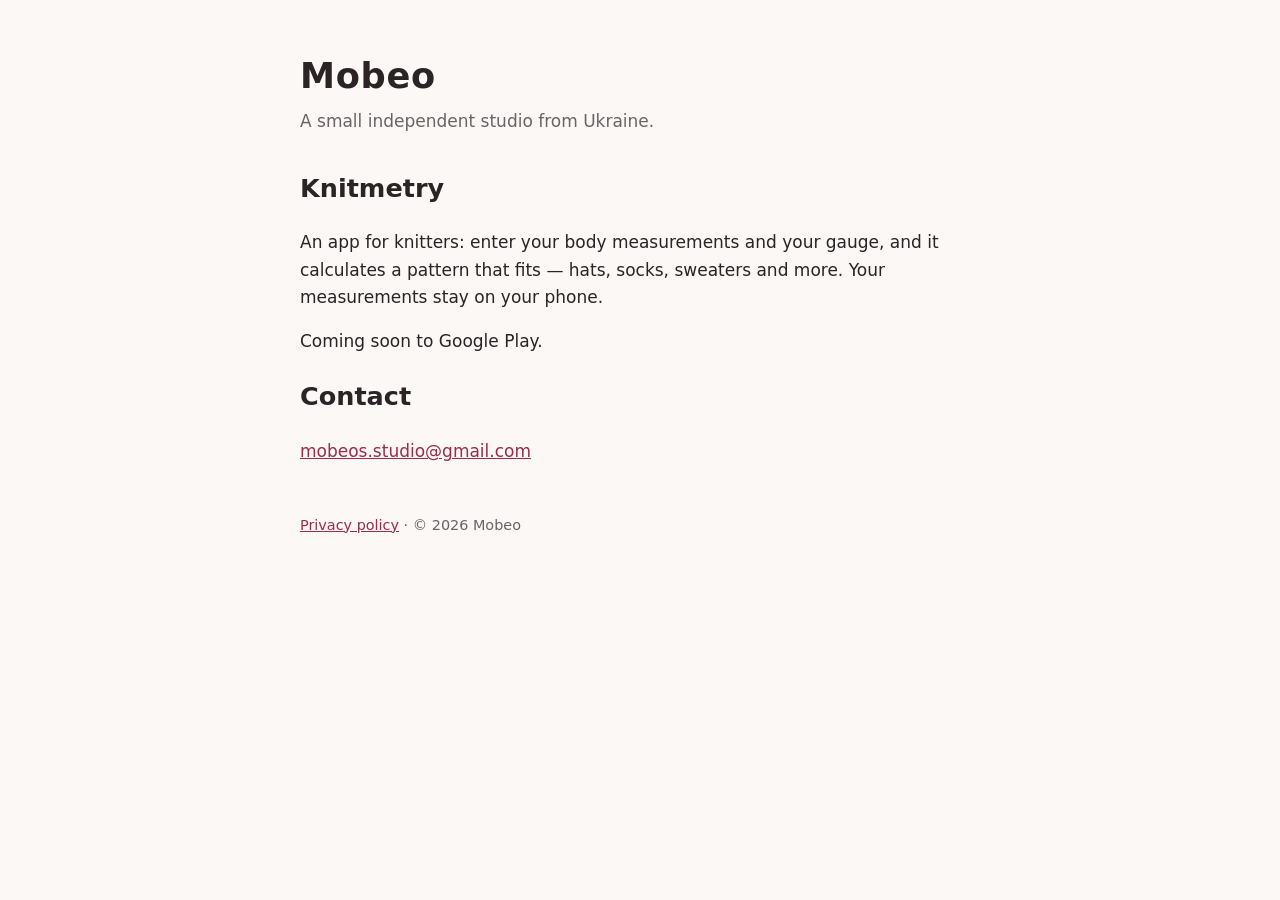
==== index.html @ 2206aaae "Create index.html" ====
<!doctype html>
<html lang="en">
<head>
<meta charset="utf-8">
<meta name="viewport" content="width=device-width, initial-scale=1">
<title>Mobeo</title>
<meta name="description" content="Mobeo — a small independent studio making apps for knitters.">
<style>
  :root { --bg:#fbf8f6; --fg:#2b2326; --muted:#6d6266; --accent:#9b2c4a; }
  @media (prefers-color-scheme: dark) { :root { --bg:#1d1a1b; --fg:#efe9eb; --muted:#b3a8ac; --accent:#e07a96; } }
  body { margin:0; background:var(--bg); color:var(--fg); font:17px/1.6 system-ui, -apple-system, "Segoe UI", sans-serif; }
  main { max-width:680px; margin:0 auto; padding:48px 16px; }
  h1 { font-size:2.2rem; margin:0 0 4px; letter-spacing:.02em; }
  .tag { color:var(--muted); margin:0 0 32px; }
  a { color:var(--accent); }
  footer { margin-top:48px; color:var(--muted); font-size:.9rem; }
</style>
</head>
<body>
<main>
  <h1>Mobeo</h1>
  <p class="tag">A small independent studio from Ukraine.</p>

  <h2>Knitmetry</h2>
  <p>An app for knitters: enter your body measurements and your gauge, and it calculates a pattern
  that fits — hats, socks, sweaters and more. Your measurements stay on your phone.</p>
  <p>Coming soon to Google Play.</p>

  <h2>Contact</h2>
  <p><a href="mailto:mobeos.studio@gmail.com">mobeos.studio@gmail.com</a></p>

  <footer>
    <a href="privacy.html">Privacy policy</a> · © 2026 Mobeo
  </footer>
</main>
</body>
</html>
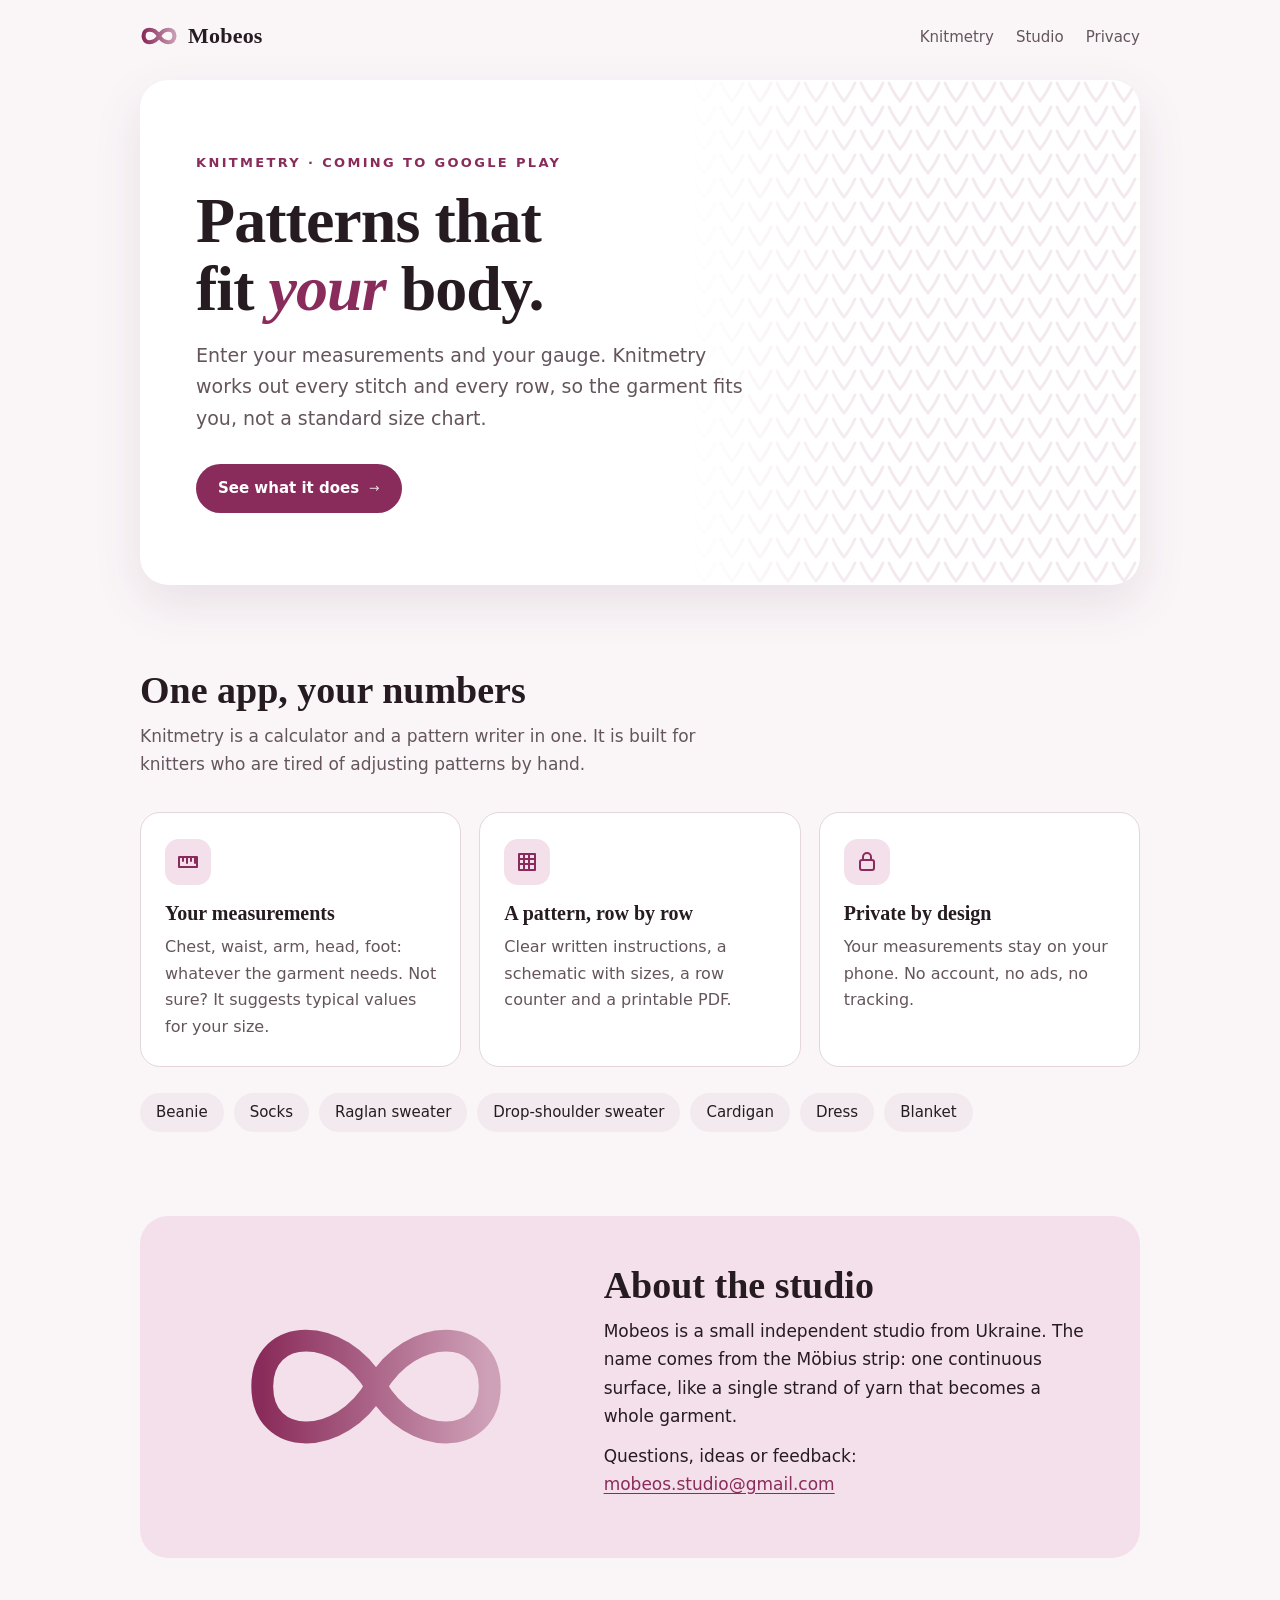
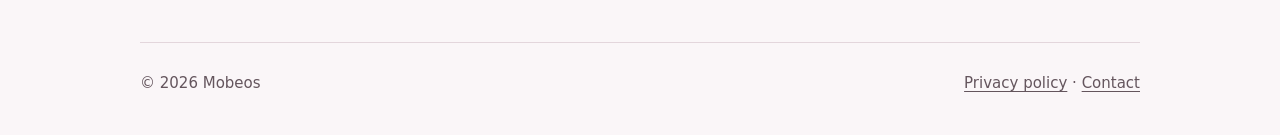
==== commit 209de6c7: "Update index.html" ====
--- a/index.html
+++ b/index.html
@@ -3,35 +3,78 @@
 <head>
 <meta charset="utf-8">
 <meta name="viewport" content="width=device-width, initial-scale=1">
-<title>Mobeo</title>
-<meta name="description" content="Mobeo — a small independent studio making apps for knitters.">
-<style>
-  :root { --bg:#fbf8f6; --fg:#2b2326; --muted:#6d6266; --accent:#9b2c4a; }
-  @media (prefers-color-scheme: dark) { :root { --bg:#1d1a1b; --fg:#efe9eb; --muted:#b3a8ac; --accent:#e07a96; } }
-  body { margin:0; background:var(--bg); color:var(--fg); font:17px/1.6 system-ui, -apple-system, "Segoe UI", sans-serif; }
-  main { max-width:680px; margin:0 auto; padding:48px 16px; }
-  h1 { font-size:2.2rem; margin:0 0 4px; letter-spacing:.02em; }
-  .tag { color:var(--muted); margin:0 0 32px; }
-  a { color:var(--accent); }
-  footer { margin-top:48px; color:var(--muted); font-size:.9rem; }
-</style>
+<title>Mobeos — apps for knitters</title>
+<meta name="description" content="Mobeos is a small independent studio from Ukraine. We make Knitmetry, an app that calculates knitting patterns from your own measurements.">
+<meta name="theme-color" content="#8A2C5B">
+<link rel="icon" href="data:image/svg+xml,%3Csvg xmlns='http://www.w3.org/2000/svg' viewBox='0 0 64 40'%3E%3Cpath d='M32 20C24 6 6 6 6 20s18 14 26 0 26-14 26 0-18 14-26 0Z' fill='none' stroke='%238A2C5B' stroke-width='7' stroke-linecap='round'/%3E%3C/svg%3E">
+<link rel="stylesheet" href="style.css">
 </head>
 <body>
-<main>
-  <h1>Mobeo</h1>
-  <p class="tag">A small independent studio from Ukraine.</p>
+<div class="wrap">
+  <header class="top">
+    <a class="brand" href="./" aria-label="Mobeos home">
+      <svg viewBox="0 0 64 40" aria-hidden="true">
+        <defs><linearGradient id="g" x1="0" x2="1"><stop offset="0" stop-color="var(--accent)"/><stop offset="1" stop-color="var(--accent)" stop-opacity=".45"/></linearGradient></defs>
+        <path d="M32 20C24 6 6 6 6 20s18 14 26 0 26-14 26 0-18 14-26 0Z" fill="none" stroke="url(#g)" stroke-width="7" stroke-linecap="round"/>
+      </svg>
+      Mobeos
+    </a>
+    <nav><a href="#knitmetry">Knitmetry</a><a href="#studio">Studio</a><a href="privacy.html">Privacy</a></nav>
+  </header>
 
-  <h2>Knitmetry</h2>
-  <p>An app for knitters: enter your body measurements and your gauge, and it calculates a pattern
-  that fits — hats, socks, sweaters and more. Your measurements stay on your phone.</p>
-  <p>Coming soon to Google Play.</p>
+  <main>
+    <div class="hero">
+      <p class="kicker">Knitmetry · coming to Google Play</p>
+      <h1>Patterns that fit <em>your</em> body.</h1>
+      <p class="lead">Enter your measurements and your gauge. Knitmetry works out every stitch and every row,
+        so the garment fits you, not a standard size chart.</p>
+      <a class="badge" href="#knitmetry">See what it does <small>→</small></a>
+    </div>
 
-  <h2>Contact</h2>
-  <p><a href="mailto:mobeos.studio@gmail.com">mobeos.studio@gmail.com</a></p>
+    <section id="knitmetry">
+      <h2 class="section-title">One app, your numbers</h2>
+      <p class="section-lead">Knitmetry is a calculator and a pattern writer in one. It is built for knitters
+        who are tired of adjusting patterns by hand.</p>
+      <div class="cards">
+        <div class="card">
+          <div class="ico"><svg viewBox="0 0 24 24" fill="none" stroke="currentColor" stroke-width="2" stroke-linecap="round" stroke-linejoin="round" aria-hidden="true"><path d="M3 7h18v10H3z"/><path d="M7 7v4M11 7v6M15 7v4M19 7v6"/></svg></div>
+          <h3>Your measurements</h3>
+          <p>Chest, waist, arm, head, foot: whatever the garment needs. Not sure? It suggests typical values for your size.</p>
+        </div>
+        <div class="card">
+          <div class="ico"><svg viewBox="0 0 24 24" fill="none" stroke="currentColor" stroke-width="2" stroke-linecap="round" stroke-linejoin="round" aria-hidden="true"><path d="M4 4h16v16H4z"/><path d="M4 9h16M4 14h16M9 4v16M14 4v16"/></svg></div>
+          <h3>A pattern, row by row</h3>
+          <p>Clear written instructions, a schematic with sizes, a row counter and a printable PDF.</p>
+        </div>
+        <div class="card">
+          <div class="ico"><svg viewBox="0 0 24 24" fill="none" stroke="currentColor" stroke-width="2" stroke-linecap="round" stroke-linejoin="round" aria-hidden="true"><rect x="5" y="10" width="14" height="10" rx="2"/><path d="M8 10V7a4 4 0 0 1 8 0v3"/></svg></div>
+          <h3>Private by design</h3>
+          <p>Your measurements stay on your phone. No account, no ads, no tracking.</p>
+        </div>
+      </div>
+      <ul class="garments" aria-label="Garments">
+        <li>Beanie</li><li>Socks</li><li>Raglan sweater</li><li>Drop-shoulder sweater</li><li>Cardigan</li><li>Dress</li><li>Blanket</li>
+      </ul>
+    </section>
+
+    <section id="studio" class="studio">
+      <svg viewBox="0 0 64 40" aria-hidden="true">
+        <defs><linearGradient id="g2" x1="0" x2="1"><stop offset="0" stop-color="var(--accent)"/><stop offset="1" stop-color="var(--accent)" stop-opacity=".35"/></linearGradient></defs>
+        <path d="M32 20C24 6 6 6 6 20s18 14 26 0 26-14 26 0-18 14-26 0Z" fill="none" stroke="url(#g2)" stroke-width="5" stroke-linecap="round"/>
+      </svg>
+      <div>
+        <h2 class="section-title">About the studio</h2>
+        <p>Mobeos is a small independent studio from Ukraine. The name comes from the Möbius strip:
+          one continuous surface, like a single strand of yarn that becomes a whole garment.</p>
+        <p>Questions, ideas or feedback: <a href="mailto:mobeos.studio@gmail.com">mobeos.studio@gmail.com</a></p>
+      </div>
+    </section>
+  </main>
 
   <footer>
-    <a href="privacy.html">Privacy policy</a> · © 2026 Mobeo
+    <span>© 2026 Mobeos</span>
+    <span><a href="privacy.html">Privacy policy</a> · <a href="mailto:mobeos.studio@gmail.com">Contact</a></span>
   </footer>
-</main>
+</div>
 </body>
 </html>
--- a/style.css
+++ b/style.css
@@ -0,0 +1,87 @@
+:root {
+  --bg: #FAF6F8; --surface: #FFFFFF; --surface-alt: #F2EAEE; --text: #261B21; --muted: #64555D;
+  --border: #E3D6DC; --accent: #8A2C5B; --on-accent: #FFFFFF; --accent-soft: #F4E0EA; --shadow: rgba(80, 30, 55, .10);
+  --serif: Georgia, "Noto Serif", "Times New Roman", serif;
+  --sans: "Segoe UI", system-ui, -apple-system, Roboto, "Helvetica Neue", Arial, sans-serif;
+  --stitch: url("data:image/svg+xml,%3Csvg xmlns='http://www.w3.org/2000/svg' width='28' height='24' viewBox='0 0 28 24'%3E%3Cpath d='M3 3 Q8 14 14 21 Q20 14 25 3' fill='none' stroke='%238A2C5B' stroke-opacity='.10' stroke-width='3' stroke-linecap='round'/%3E%3C/svg%3E");
+}
+@media (prefers-color-scheme: dark) {
+  :root {
+    --bg: #161114; --surface: #21191D; --surface-alt: #2A2026; --text: #F3E9EE; --muted: #BBA8B2;
+    --border: #40323A; --accent: #EE97BF; --on-accent: #33101F; --accent-soft: #3D2230; --shadow: rgba(0, 0, 0, .35);
+    --stitch: url("data:image/svg+xml,%3Csvg xmlns='http://www.w3.org/2000/svg' width='28' height='24' viewBox='0 0 28 24'%3E%3Cpath d='M3 3 Q8 14 14 21 Q20 14 25 3' fill='none' stroke='%23EE97BF' stroke-opacity='.10' stroke-width='3' stroke-linecap='round'/%3E%3C/svg%3E");
+  }
+}
+* { box-sizing: border-box; }
+html { -webkit-text-size-adjust: 100%; }
+body { margin: 0; background: var(--bg); color: var(--text); font: 17px/1.65 var(--sans); }
+a { color: var(--accent); text-underline-offset: 3px; }
+.wrap { max-width: 1040px; margin: 0 auto; padding: 0 20px; }
+
+/* шапка */
+.top { display: flex; align-items: center; justify-content: space-between; padding: 22px 0; }
+.brand { display: flex; align-items: center; gap: 10px; color: var(--text); text-decoration: none;
+  font: 700 22px/1 var(--serif); letter-spacing: .01em; }
+.brand svg { width: 38px; height: 24px; }
+.top nav a { color: var(--muted); text-decoration: none; font-size: 15px; margin-left: 22px; }
+.top nav a:hover { color: var(--accent); }
+
+/* первый экран */
+.hero { position: relative; overflow: hidden; border-radius: 28px; background: var(--surface);
+  box-shadow: 0 18px 50px var(--shadow); padding: 72px 56px; margin-top: 8px; }
+.hero::after { content: ""; position: absolute; inset: 0 0 0 55%; background: var(--stitch);
+  -webkit-mask-image: linear-gradient(90deg, transparent, #000 40%); mask-image: linear-gradient(90deg, transparent, #000 40%); }
+.hero > * { position: relative; z-index: 1; }
+.kicker { font-size: 13px; font-weight: 700; letter-spacing: .18em; text-transform: uppercase; color: var(--accent); margin: 0; }
+.hero h1 { font: 700 clamp(38px, 6vw, 64px)/1.05 var(--serif); letter-spacing: -.015em; margin: 14px 0 18px; max-width: 13ch; }
+.hero h1 em { font-style: italic; color: var(--accent); }
+.lead { font-size: 19px; color: var(--muted); max-width: 46ch; margin: 0 0 30px; }
+.badge { display: inline-flex; align-items: center; gap: 10px; background: var(--accent); color: var(--on-accent);
+  border-radius: 999px; padding: 12px 22px; font-weight: 600; font-size: 15px; text-decoration: none; }
+.badge small { opacity: .8; font-weight: 400; }
+
+/* приложение */
+section { margin: 84px 0; }
+.section-title { font: 700 clamp(28px, 4vw, 38px)/1.15 var(--serif); margin: 0 0 10px; }
+.section-lead { color: var(--muted); margin: 0 0 34px; max-width: 56ch; }
+.cards { display: grid; grid-template-columns: repeat(3, 1fr); gap: 18px; }
+.card { background: var(--surface); border: 1px solid var(--border); border-radius: 20px; padding: 26px 24px; }
+.card .ico { width: 46px; height: 46px; border-radius: 14px; background: var(--accent-soft); color: var(--accent);
+  display: grid; place-items: center; margin-bottom: 16px; }
+.card .ico svg { width: 24px; height: 24px; }
+.card h3 { font: 700 20px/1.25 var(--serif); margin: 0 0 8px; }
+.card p { margin: 0; color: var(--muted); font-size: 16px; }
+
+.garments { display: flex; flex-wrap: wrap; gap: 10px; margin-top: 26px; padding: 0; list-style: none; }
+.garments li { background: var(--surface-alt); border-radius: 999px; padding: 7px 16px; font-size: 15px; }
+
+/* студия */
+.studio { display: grid; grid-template-columns: 1fr 1.3fr; gap: 40px; align-items: center;
+  background: var(--accent-soft); border-radius: 28px; padding: 48px; }
+.studio svg { width: 100%; max-width: 280px; height: auto; justify-self: center; }
+.studio p { margin: 0 0 12px; }
+
+/* подвал */
+footer { border-top: 1px solid var(--border); margin-top: 84px; padding: 28px 0 40px; color: var(--muted); font-size: 15px;
+  display: flex; flex-wrap: wrap; gap: 12px 24px; justify-content: space-between; }
+footer a { color: var(--muted); }
+
+/* политика */
+.doc { max-width: 720px; background: var(--surface); border-radius: 28px; box-shadow: 0 18px 50px var(--shadow);
+  padding: 56px; margin: 8px auto 0; }
+.doc h1 { font: 700 clamp(32px, 5vw, 44px)/1.1 var(--serif); margin: 10px 0 6px; }
+.doc .date { color: var(--muted); margin: 0 0 36px; font-size: 15px; }
+.doc h2 { font: 700 21px/1.3 var(--serif); margin: 34px 0 8px; }
+.doc p { margin: 0 0 12px; }
+.doc .summary { background: var(--accent-soft); border-radius: 16px; padding: 18px 22px; margin-bottom: 8px; }
+
+@media (max-width: 760px) {
+  .hero { padding: 44px 24px; border-radius: 22px; }
+  .hero::after { inset: 55% 0 0 0; -webkit-mask-image: linear-gradient(180deg, transparent, #000 60%); mask-image: linear-gradient(180deg, transparent, #000 60%); }
+  .cards { grid-template-columns: 1fr; }
+  .studio { grid-template-columns: 1fr; padding: 32px 24px; }
+  .studio svg { max-width: 200px; }
+  .doc { padding: 34px 22px; border-radius: 22px; }
+  .top nav a { margin-left: 14px; }
+  section { margin: 60px 0; }
+}
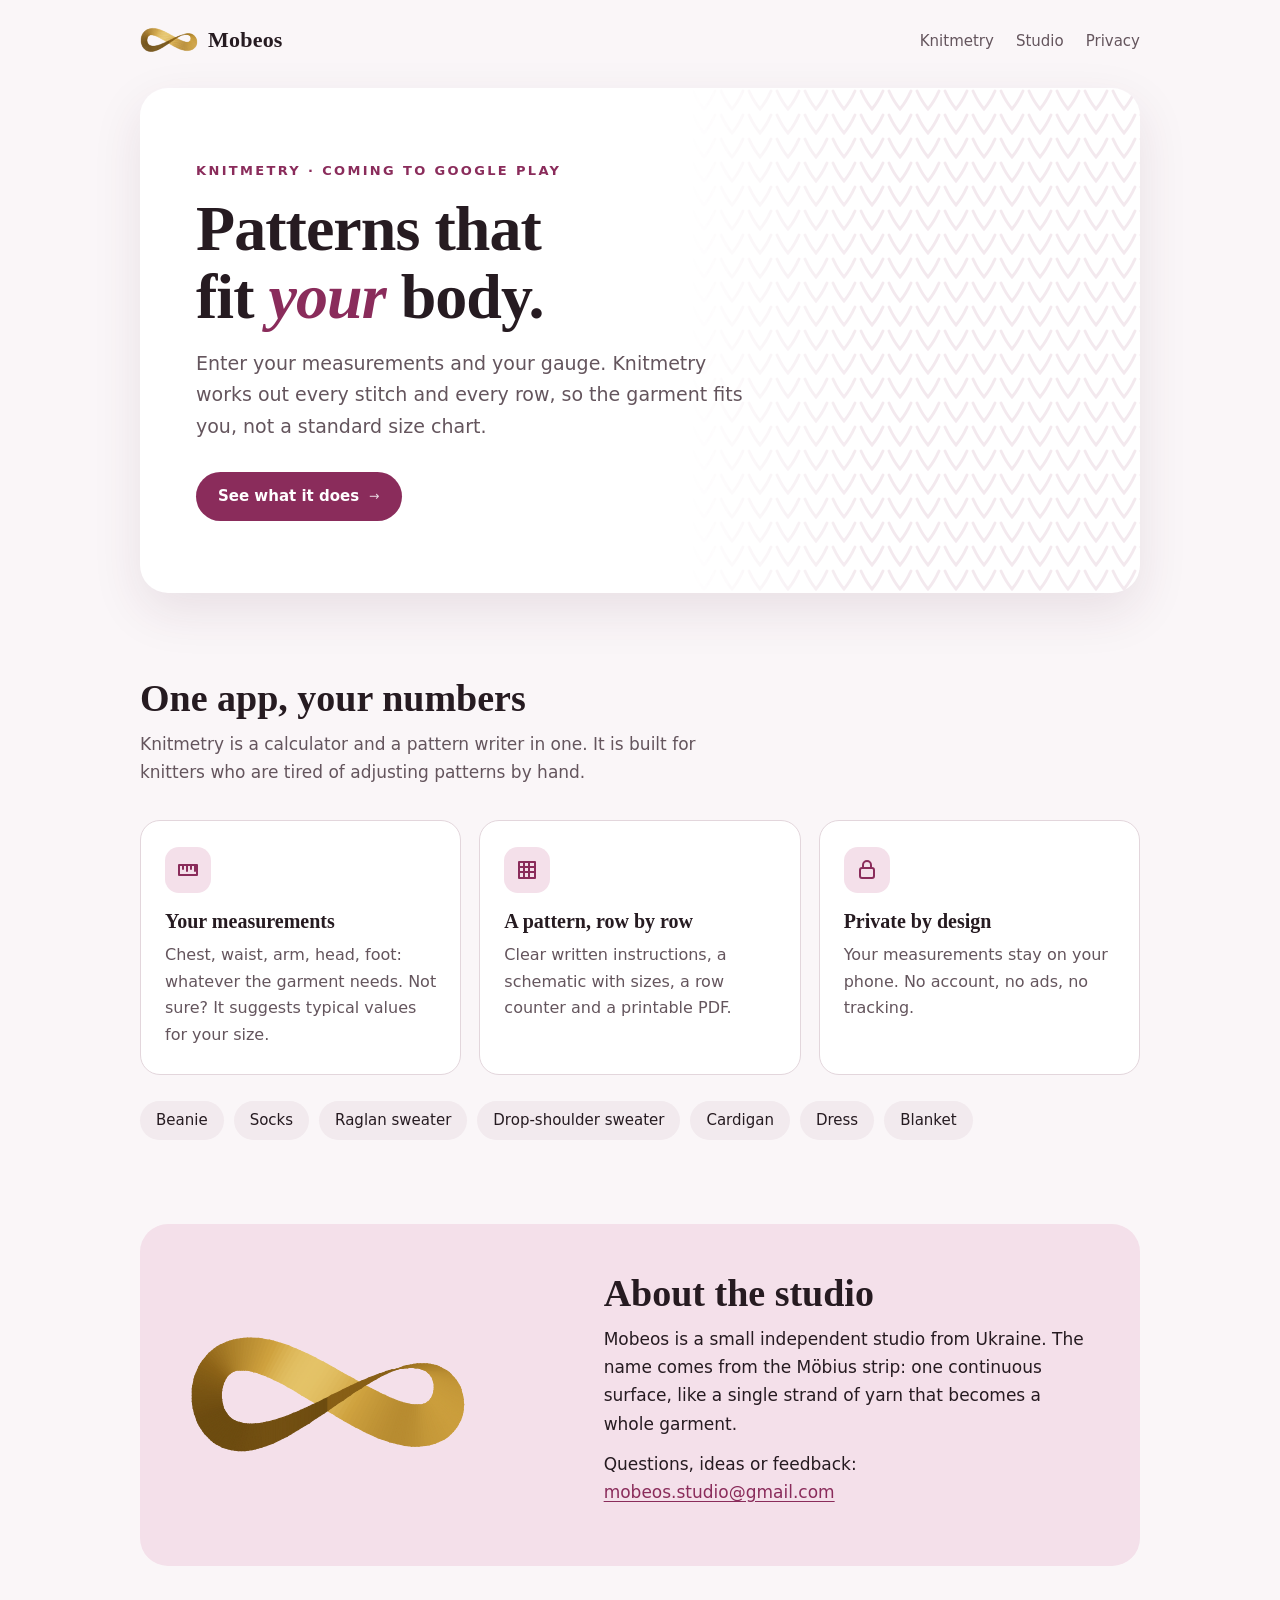
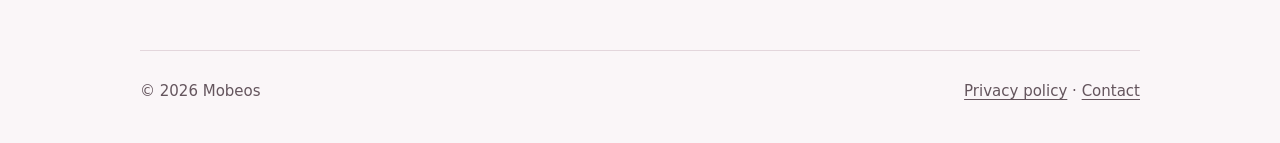
==== commit 3a34f23d: "Update index.html" ====
--- a/index.html
+++ b/index.html
@@ -6,17 +6,14 @@
 <title>Mobeos — apps for knitters</title>
 <meta name="description" content="Mobeos is a small independent studio from Ukraine. We make Knitmetry, an app that calculates knitting patterns from your own measurements.">
 <meta name="theme-color" content="#8A2C5B">
-<link rel="icon" href="data:image/svg+xml,%3Csvg xmlns='http://www.w3.org/2000/svg' viewBox='0 0 64 40'%3E%3Cpath d='M32 20C24 6 6 6 6 20s18 14 26 0 26-14 26 0-18 14-26 0Z' fill='none' stroke='%238A2C5B' stroke-width='7' stroke-linecap='round'/%3E%3C/svg%3E">
+<link rel="icon" href="logo.svg" type="image/svg+xml">
 <link rel="stylesheet" href="style.css">
 </head>
 <body>
 <div class="wrap">
   <header class="top">
     <a class="brand" href="./" aria-label="Mobeos home">
-      <svg viewBox="0 0 64 40" aria-hidden="true">
-        <defs><linearGradient id="g" x1="0" x2="1"><stop offset="0" stop-color="var(--accent)"/><stop offset="1" stop-color="var(--accent)" stop-opacity=".45"/></linearGradient></defs>
-        <path d="M32 20C24 6 6 6 6 20s18 14 26 0 26-14 26 0-18 14-26 0Z" fill="none" stroke="url(#g)" stroke-width="7" stroke-linecap="round"/>
-      </svg>
+      <img src="logo.svg" alt="" width="58" height="36">
       Mobeos
     </a>
     <nav><a href="#knitmetry">Knitmetry</a><a href="#studio">Studio</a><a href="privacy.html">Privacy</a></nav>
@@ -58,10 +55,7 @@
     </section>
 
     <section id="studio" class="studio">
-      <svg viewBox="0 0 64 40" aria-hidden="true">
-        <defs><linearGradient id="g2" x1="0" x2="1"><stop offset="0" stop-color="var(--accent)"/><stop offset="1" stop-color="var(--accent)" stop-opacity=".35"/></linearGradient></defs>
-        <path d="M32 20C24 6 6 6 6 20s18 14 26 0 26-14 26 0-18 14-26 0Z" fill="none" stroke="url(#g2)" stroke-width="5" stroke-linecap="round"/>
-      </svg>
+      <img src="logo.svg" alt="Mobeos logo: a golden Möbius strip" width="280" height="175">
       <div>
         <h2 class="section-title">About the studio</h2>
         <p>Mobeos is a small independent studio from Ukraine. The name comes from the Möbius strip:
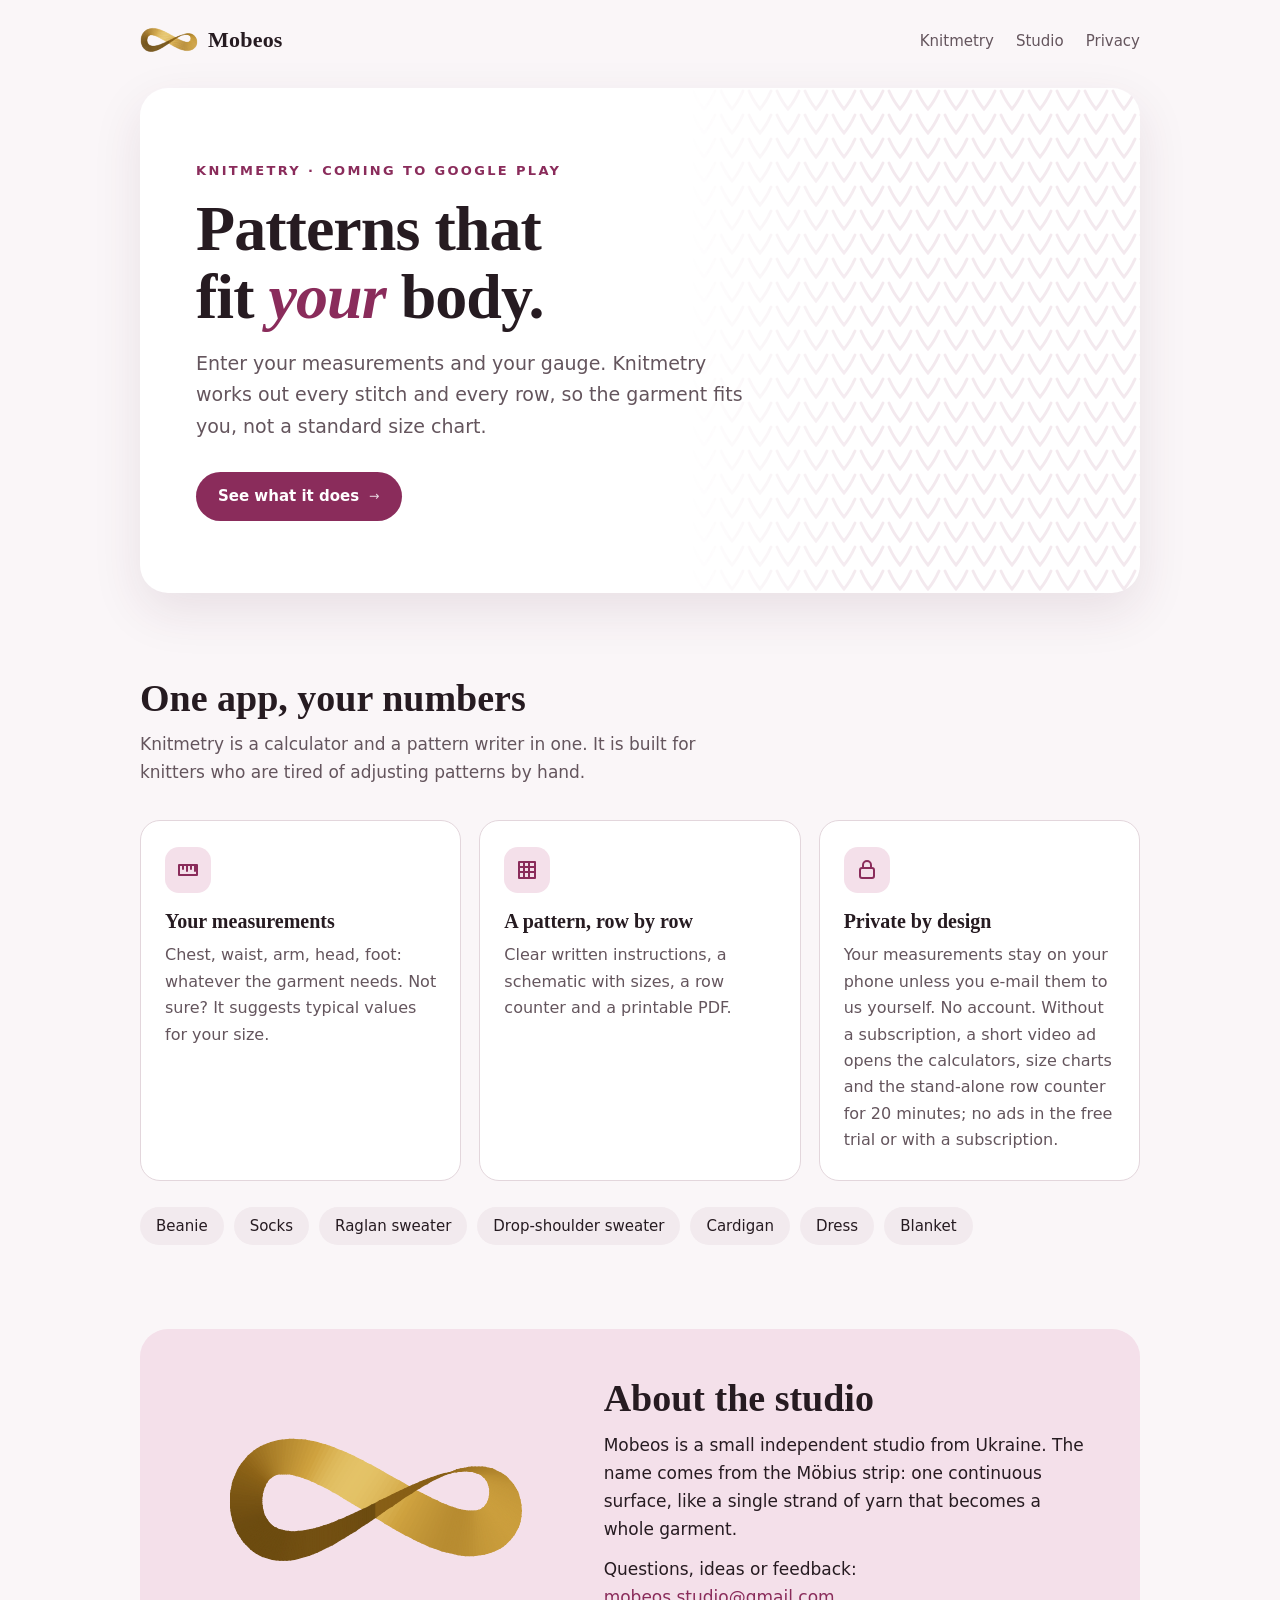
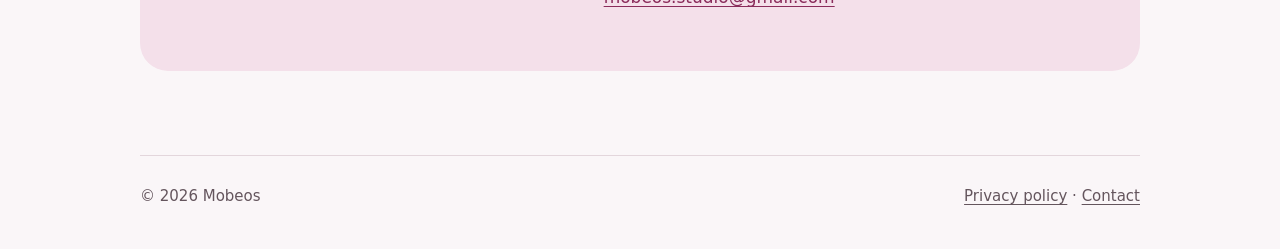
==== commit 3f49ce9b: "Privacy policy and home page: ads (AdMob rewarded video), subscription via Google Play, 12 Nov 2026" ====
--- a/index.html
+++ b/index.html
@@ -46,7 +46,7 @@
         <div class="card">
           <div class="ico"><svg viewBox="0 0 24 24" fill="none" stroke="currentColor" stroke-width="2" stroke-linecap="round" stroke-linejoin="round" aria-hidden="true"><rect x="5" y="10" width="14" height="10" rx="2"/><path d="M8 10V7a4 4 0 0 1 8 0v3"/></svg></div>
           <h3>Private by design</h3>
-          <p>Your measurements stay on your phone. No account, no ads, no tracking.</p>
+          <p>Your measurements stay on your phone unless you e-mail them to us yourself. No account. Without a subscription, a short video ad opens the calculators, size charts and the stand-alone row counter for 20 minutes; no ads in the free trial or with a subscription.</p>
         </div>
       </div>
       <ul class="garments" aria-label="Garments">
--- a/style.css
+++ b/style.css
@@ -22,7 +22,7 @@
 .top { display: flex; align-items: center; justify-content: space-between; padding: 22px 0; }
 .brand { display: flex; align-items: center; gap: 10px; color: var(--text); text-decoration: none;
   font: 700 22px/1 var(--serif); letter-spacing: .01em; }
-.brand svg { width: 38px; height: 24px; }
+.brand img { width: 58px; height: 36px; }
 .top nav a { color: var(--muted); text-decoration: none; font-size: 15px; margin-left: 22px; }
 .top nav a:hover { color: var(--accent); }
 
@@ -58,7 +58,7 @@
 /* студия */
 .studio { display: grid; grid-template-columns: 1fr 1.3fr; gap: 40px; align-items: center;
   background: var(--accent-soft); border-radius: 28px; padding: 48px; }
-.studio svg { width: 100%; max-width: 280px; height: auto; justify-self: center; }
+.studio img { width: 100%; max-width: 300px; height: auto; justify-self: center; }
 .studio p { margin: 0 0 12px; }
 
 /* подвал */
@@ -80,7 +80,7 @@
   .hero::after { inset: 55% 0 0 0; -webkit-mask-image: linear-gradient(180deg, transparent, #000 60%); mask-image: linear-gradient(180deg, transparent, #000 60%); }
   .cards { grid-template-columns: 1fr; }
   .studio { grid-template-columns: 1fr; padding: 32px 24px; }
-  .studio svg { max-width: 200px; }
+  .studio img { max-width: 220px; }
   .doc { padding: 34px 22px; border-radius: 22px; }
   .top nav a { margin-left: 14px; }
   section { margin: 60px 0; }
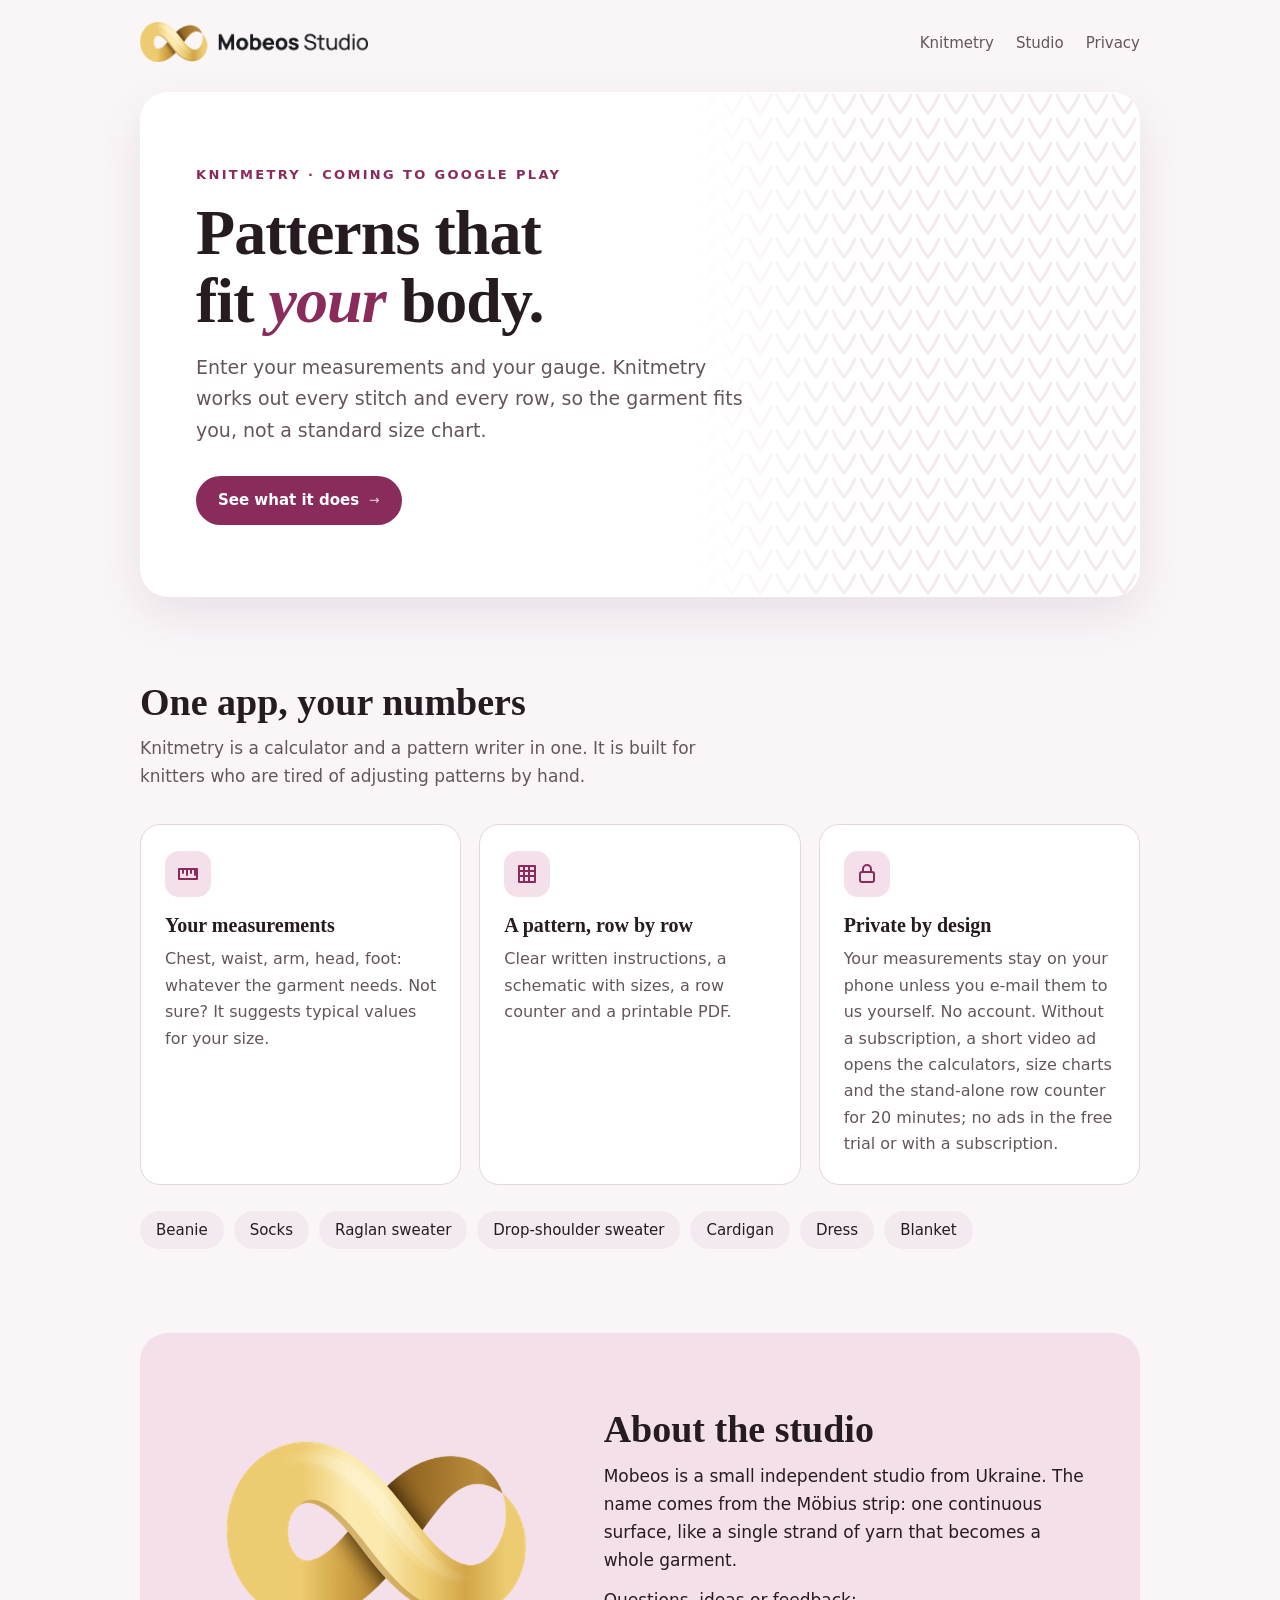
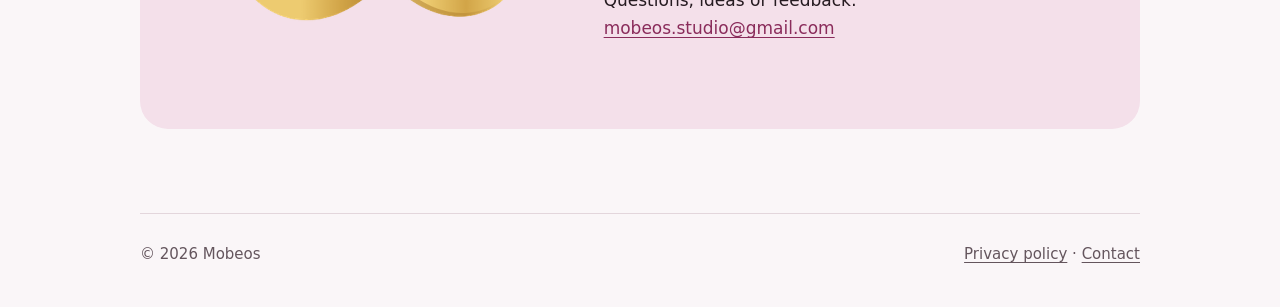
==== commit 05056d99: "Site logo: studio mark from the splash lockup (brand/REGISTRY.md, main since 17.11); Lyosha 23.11: p" ====
--- a/index.html
+++ b/index.html
@@ -6,15 +6,18 @@
 <title>Mobeos — apps for knitters</title>
 <meta name="description" content="Mobeos is a small independent studio from Ukraine. We make Knitmetry, an app that calculates knitting patterns from your own measurements.">
 <meta name="theme-color" content="#8A2C5B">
-<link rel="icon" href="logo.svg" type="image/svg+xml">
+<link rel="icon" href="favicon-64.png" type="image/png" sizes="64x64">
+<link rel="apple-touch-icon" href="apple-touch-icon.png">
 <link rel="stylesheet" href="style.css">
 </head>
 <body>
 <div class="wrap">
   <header class="top">
     <a class="brand" href="./" aria-label="Mobeos home">
-      <img src="logo.svg" alt="" width="58" height="36">
-      Mobeos
+      <picture>
+        <source srcset="logo-lockup-dark.png" media="(prefers-color-scheme: dark)">
+        <img src="logo-lockup-light.png" alt="Mobeos Studio" width="228" height="40">
+      </picture>
     </a>
     <nav><a href="#knitmetry">Knitmetry</a><a href="#studio">Studio</a><a href="privacy.html">Privacy</a></nav>
   </header>
@@ -55,7 +58,7 @@
     </section>
 
     <section id="studio" class="studio">
-      <img src="logo.svg" alt="Mobeos logo: a golden Möbius strip" width="280" height="175">
+      <img src="logo-mark.png" alt="Mobeos Studio logo: a golden Möbius ribbon" width="280" height="280">
       <div>
         <h2 class="section-title">About the studio</h2>
         <p>Mobeos is a small independent studio from Ukraine. The name comes from the Möbius strip:
--- a/style.css
+++ b/style.css
@@ -22,7 +22,7 @@
 .top { display: flex; align-items: center; justify-content: space-between; padding: 22px 0; }
 .brand { display: flex; align-items: center; gap: 10px; color: var(--text); text-decoration: none;
   font: 700 22px/1 var(--serif); letter-spacing: .01em; }
-.brand img { width: 58px; height: 36px; }
+.brand img { width: auto; height: 40px; display: block; }
 .top nav a { color: var(--muted); text-decoration: none; font-size: 15px; margin-left: 22px; }
 .top nav a:hover { color: var(--accent); }
 
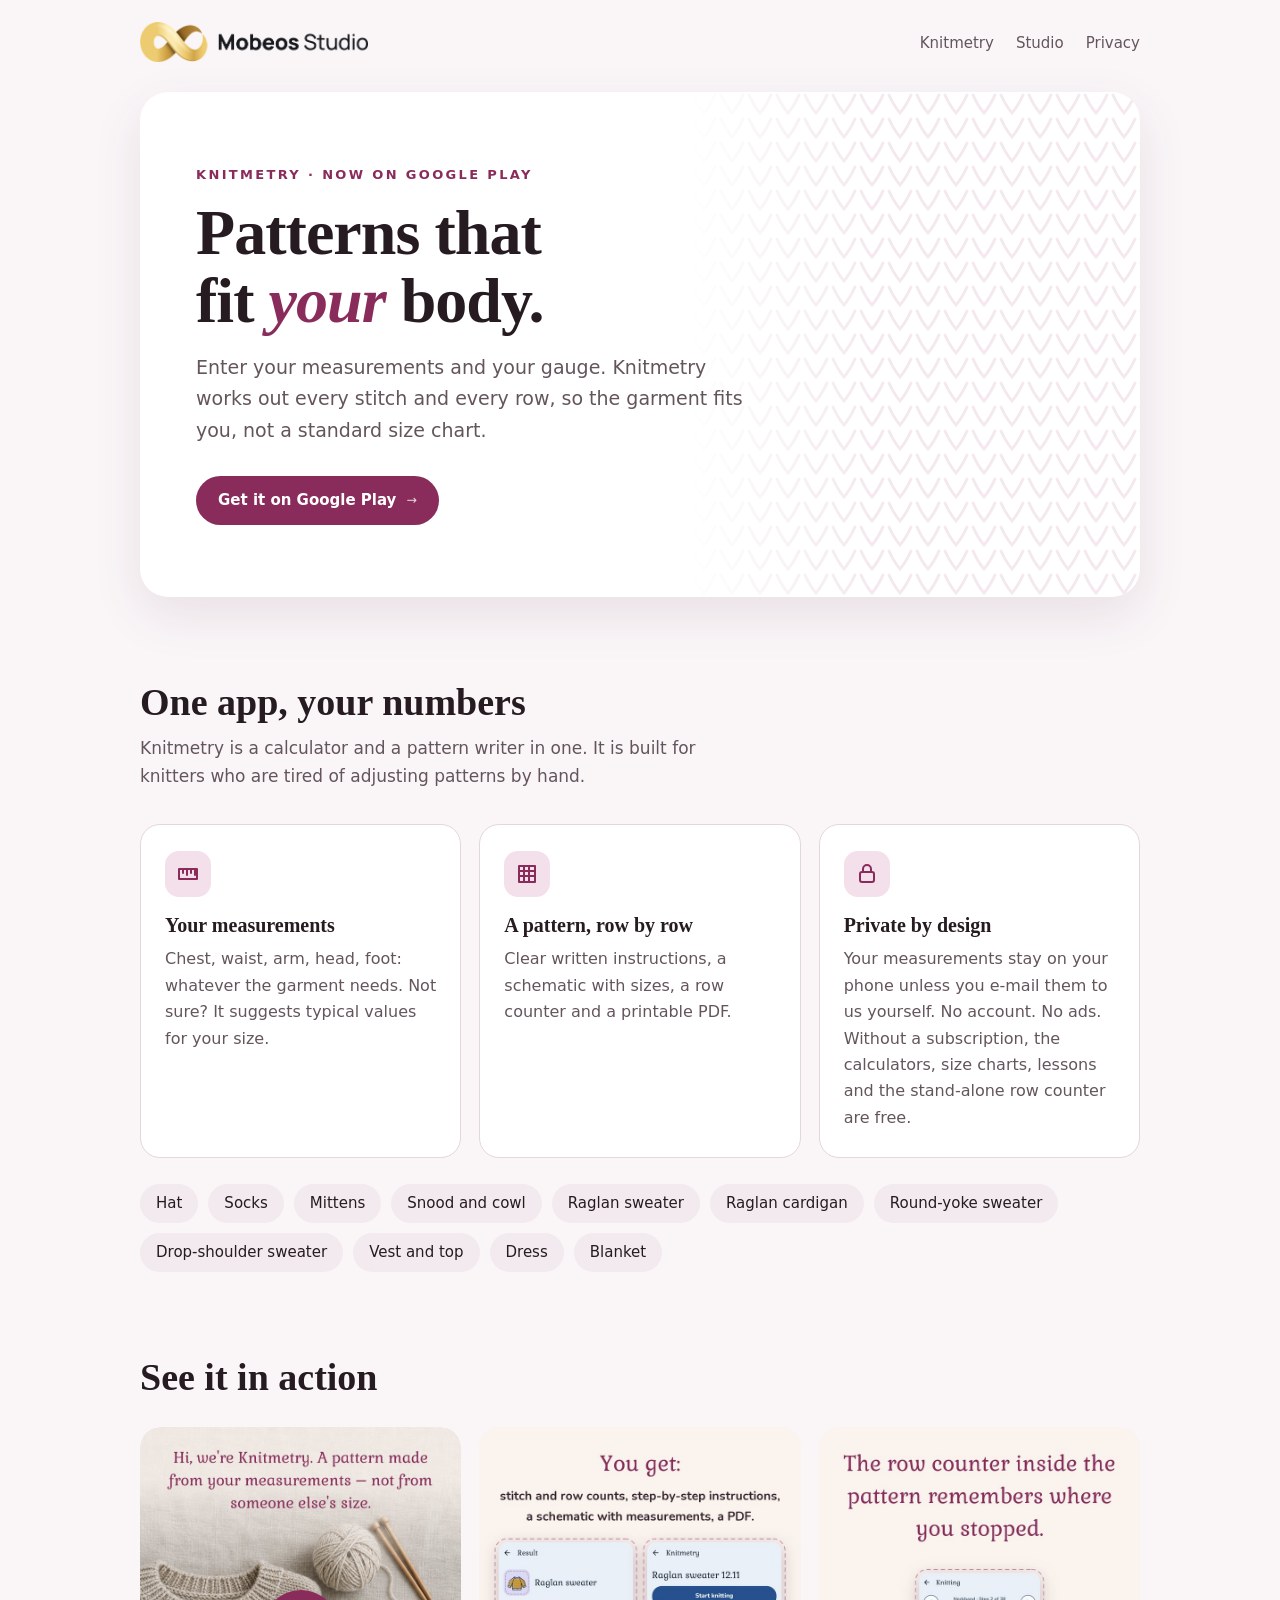
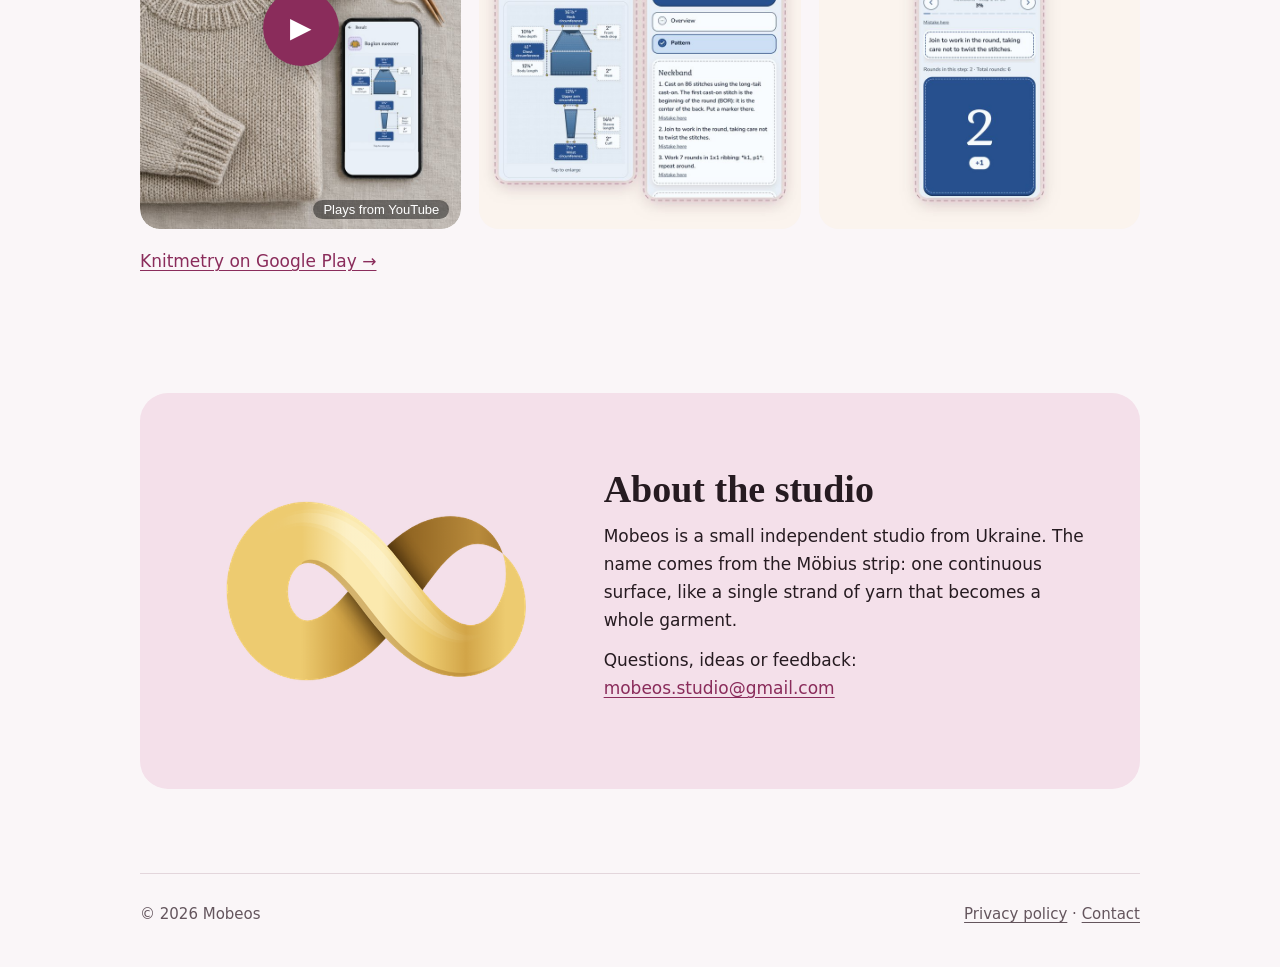
==== commit 77c3c88f: "Site: «See it in action» (promo video, click-to-load from youtube-nocookie, + 2 promo images), now o" ====
--- a/index.html
+++ b/index.html
@@ -8,7 +8,7 @@
 <meta name="theme-color" content="#8A2C5B">
 <link rel="icon" href="favicon-64.png" type="image/png" sizes="64x64">
 <link rel="apple-touch-icon" href="apple-touch-icon.png">
-<link rel="stylesheet" href="style.css">
+<link rel="stylesheet" href="style.css?v=2311c">
 </head>
 <body>
 <div class="wrap">
@@ -24,11 +24,11 @@
 
   <main>
     <div class="hero">
-      <p class="kicker">Knitmetry · coming to Google Play</p>
+      <p class="kicker">Knitmetry · now on Google Play</p>
       <h1>Patterns that fit <em>your</em> body.</h1>
       <p class="lead">Enter your measurements and your gauge. Knitmetry works out every stitch and every row,
         so the garment fits you, not a standard size chart.</p>
-      <a class="badge" href="#knitmetry">See what it does <small>→</small></a>
+      <a class="badge" href="https://play.google.com/store/apps/details?id=com.mobeos.knitmetry">Get it on Google Play <small>→</small></a>
     </div>
 
     <section id="knitmetry">
@@ -49,12 +49,28 @@
         <div class="card">
           <div class="ico"><svg viewBox="0 0 24 24" fill="none" stroke="currentColor" stroke-width="2" stroke-linecap="round" stroke-linejoin="round" aria-hidden="true"><rect x="5" y="10" width="14" height="10" rx="2"/><path d="M8 10V7a4 4 0 0 1 8 0v3"/></svg></div>
           <h3>Private by design</h3>
-          <p>Your measurements stay on your phone unless you e-mail them to us yourself. No account. Without a subscription, a short video ad opens the calculators, size charts and the stand-alone row counter for 20 minutes; no ads in the free trial or with a subscription.</p>
+          <p>Your measurements stay on your phone unless you e-mail them to us yourself. No account. No ads. Without a subscription, the calculators, size charts, lessons and the stand-alone row counter are free.</p>
         </div>
       </div>
       <ul class="garments" aria-label="Garments">
-        <li>Beanie</li><li>Socks</li><li>Raglan sweater</li><li>Drop-shoulder sweater</li><li>Cardigan</li><li>Dress</li><li>Blanket</li>
+        <li>Hat</li><li>Socks</li><li>Mittens</li><li>Snood and cowl</li><li>Raglan sweater</li><li>Raglan cardigan</li><li>Round-yoke sweater</li><li>Drop-shoulder sweater</li><li>Vest and top</li><li>Dress</li><li>Blanket</li>
       </ul>
+    </section>
+
+    <section id="see" class="see">
+      <h2 class="section-title">See it in action</h2>
+      <div class="shots">
+      <div class="video" data-id="2t2rI2pFH64">
+        <button type="button" class="video-play" aria-label="Play the Knitmetry video (loads YouTube)">
+          <img src="media/shot-sweater.jpg" alt="" width="720" height="900" loading="lazy">
+          <span class="play-ico" aria-hidden="true">&#9654;</span>
+          <span class="video-note">Plays from YouTube</span>
+        </button>
+      </div>
+        <img src="media/shot-pattern.jpg" alt="Knitmetry result: a schematic with measurements and step-by-step instructions" width="720" height="900" loading="lazy">
+        <img src="media/shot-counter.jpg" alt="The row counter inside the pattern remembers where you stopped" width="720" height="900" loading="lazy">
+      </div>
+      <p class="section-lead"><a href="https://play.google.com/store/apps/details?id=com.mobeos.knitmetry">Knitmetry on Google Play →</a></p>
     </section>
 
     <section id="studio" class="studio">
@@ -73,5 +89,15 @@
     <span><a href="privacy.html">Privacy policy</a> · <a href="mailto:mobeos.studio@gmail.com">Contact</a></span>
   </footer>
 </div>
+<script>
+document.querySelectorAll('.video').forEach(function (v) {
+  v.querySelector('.video-play').addEventListener('click', function () {
+    var f = document.createElement('iframe');
+    f.src = 'https://www.youtube-nocookie.com/embed/' + v.dataset.id + '?autoplay=1&rel=0';
+    f.title = 'Knitmetry video'; f.allow = 'autoplay; encrypted-media; picture-in-picture'; f.allowFullscreen = true;
+    v.innerHTML = ''; v.appendChild(f);
+  });
+});
+</script>
 </body>
 </html>
--- a/style.css
+++ b/style.css
@@ -19,7 +19,7 @@
 .wrap { max-width: 1040px; margin: 0 auto; padding: 0 20px; }
 
 /* шапка */
-.top { display: flex; align-items: center; justify-content: space-between; padding: 22px 0; }
+.top { display: flex; flex-wrap: wrap; align-items: center; justify-content: space-between; gap: 10px 0; padding: 22px 0; }
 .brand { display: flex; align-items: center; gap: 10px; color: var(--text); text-decoration: none;
   font: 700 22px/1 var(--serif); letter-spacing: .01em; }
 .brand img { width: auto; height: 40px; display: block; }
@@ -75,13 +75,27 @@
 .doc p { margin: 0 0 12px; }
 .doc .summary { background: var(--accent-soft); border-radius: 16px; padding: 18px 22px; margin-bottom: 8px; }
 
+.see { margin-top: 64px; }
+.see .video, .see .shots img { border-radius: 20px; overflow: hidden; background: var(--surface); }
+.see { display: grid; gap: 18px; }
+.see .video { position: relative; aspect-ratio: 4 / 5; }
+.see .video iframe { position: absolute; inset: 0; width: 100%; height: 100%; border: 0; }
+.video-play { position: absolute; inset: 0; width: 100%; padding: 0; border: 0; cursor: pointer; background: none; }
+.video-play img { width: 100%; height: 100%; object-fit: cover; object-position: right center; display: block; }
+.play-ico { position: absolute; left: 50%; top: 50%; transform: translate(-50%, -50%); width: 76px; height: 76px; border-radius: 50%;
+  background: var(--accent); color: var(--on-accent); font-size: 28px; line-height: 76px; text-align: center; box-shadow: 0 6px 20px rgba(0,0,0,.25); }
+.video-note { position: absolute; right: 12px; bottom: 10px; font-size: 13px; color: #fff; background: rgba(0,0,0,.45); padding: 2px 10px; border-radius: 999px; }
+.shots { display: grid; grid-template-columns: repeat(3, 1fr); gap: 18px; align-items: start; }
+.shots img { width: 100%; height: auto; display: block; }
 @media (max-width: 760px) {
+  .shots { grid-template-columns: 1fr; }
   .hero { padding: 44px 24px; border-radius: 22px; }
   .hero::after { inset: 55% 0 0 0; -webkit-mask-image: linear-gradient(180deg, transparent, #000 60%); mask-image: linear-gradient(180deg, transparent, #000 60%); }
   .cards { grid-template-columns: 1fr; }
   .studio { grid-template-columns: 1fr; padding: 32px 24px; }
   .studio img { max-width: 220px; }
   .doc { padding: 34px 22px; border-radius: 22px; }
-  .top nav a { margin-left: 14px; }
+  .top nav a { margin: 0 16px 0 0; }
+  .brand img { height: 32px; }
   section { margin: 60px 0; }
 }
